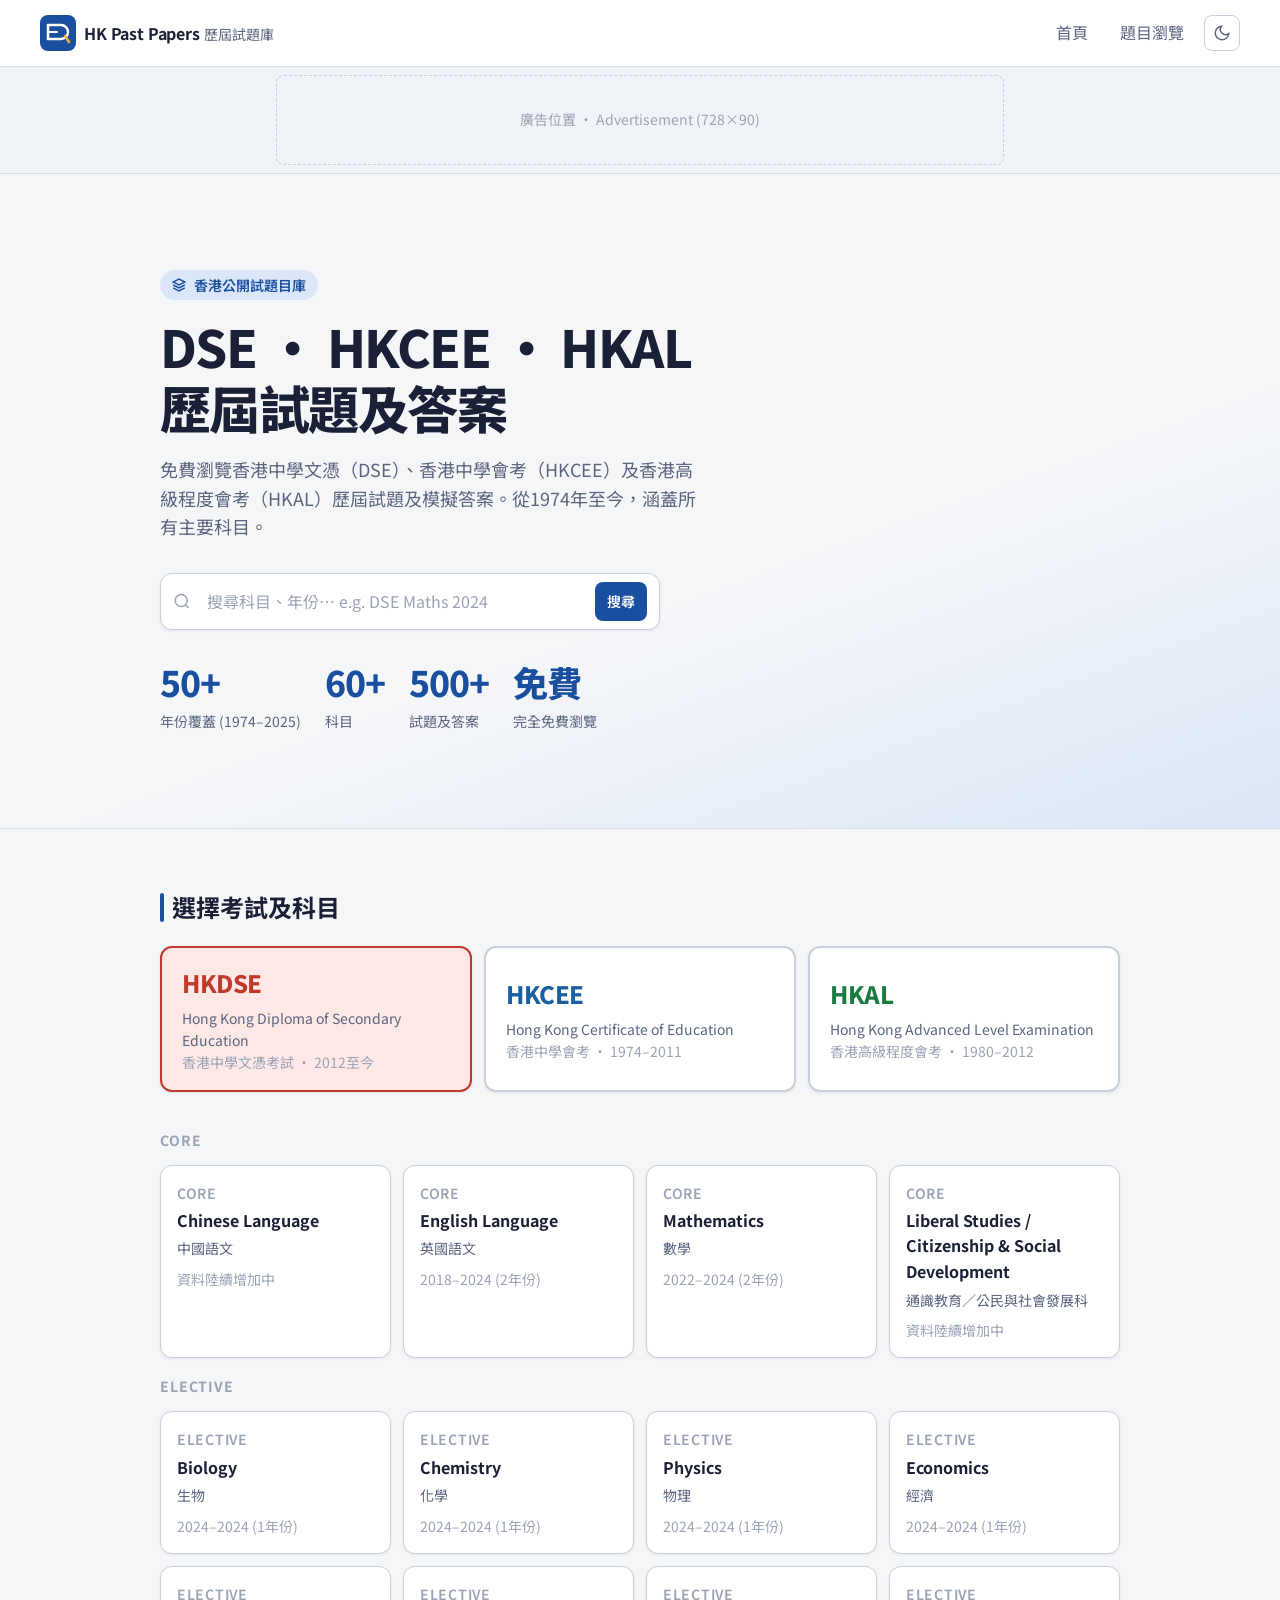
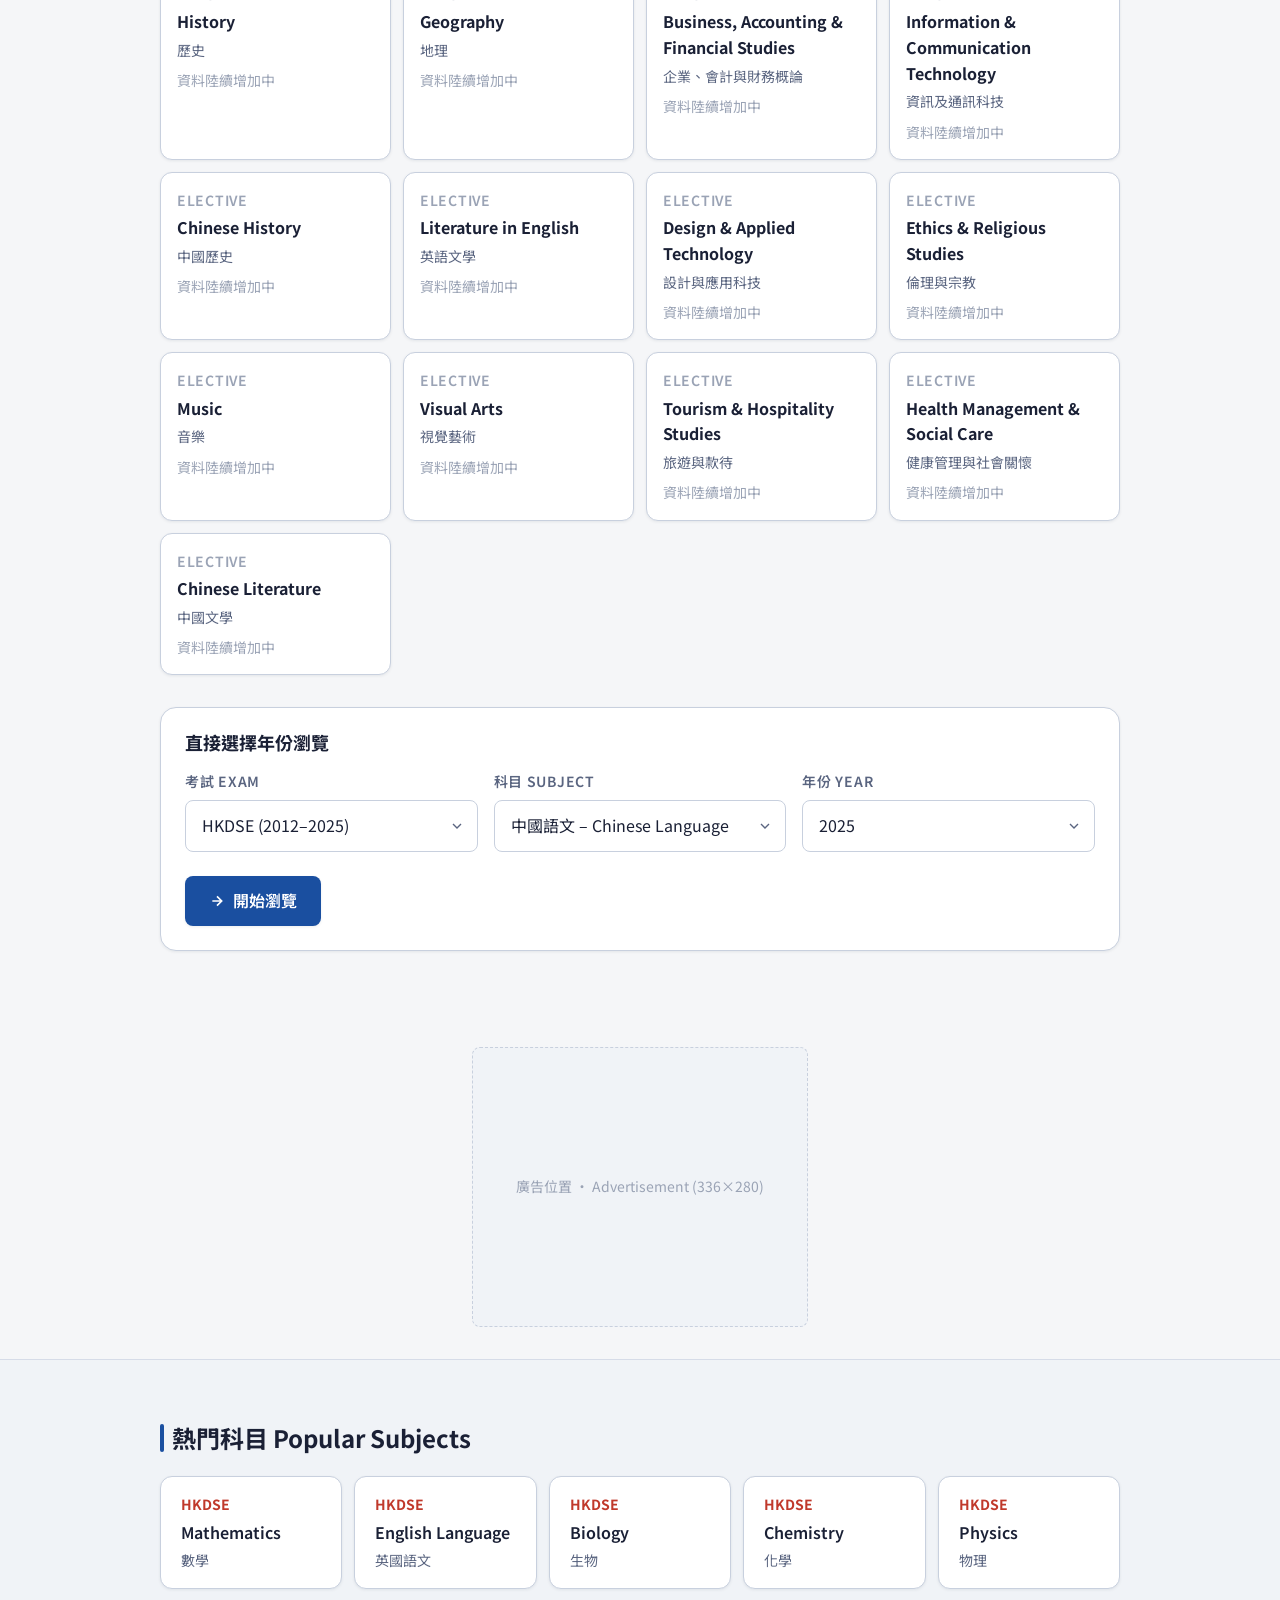
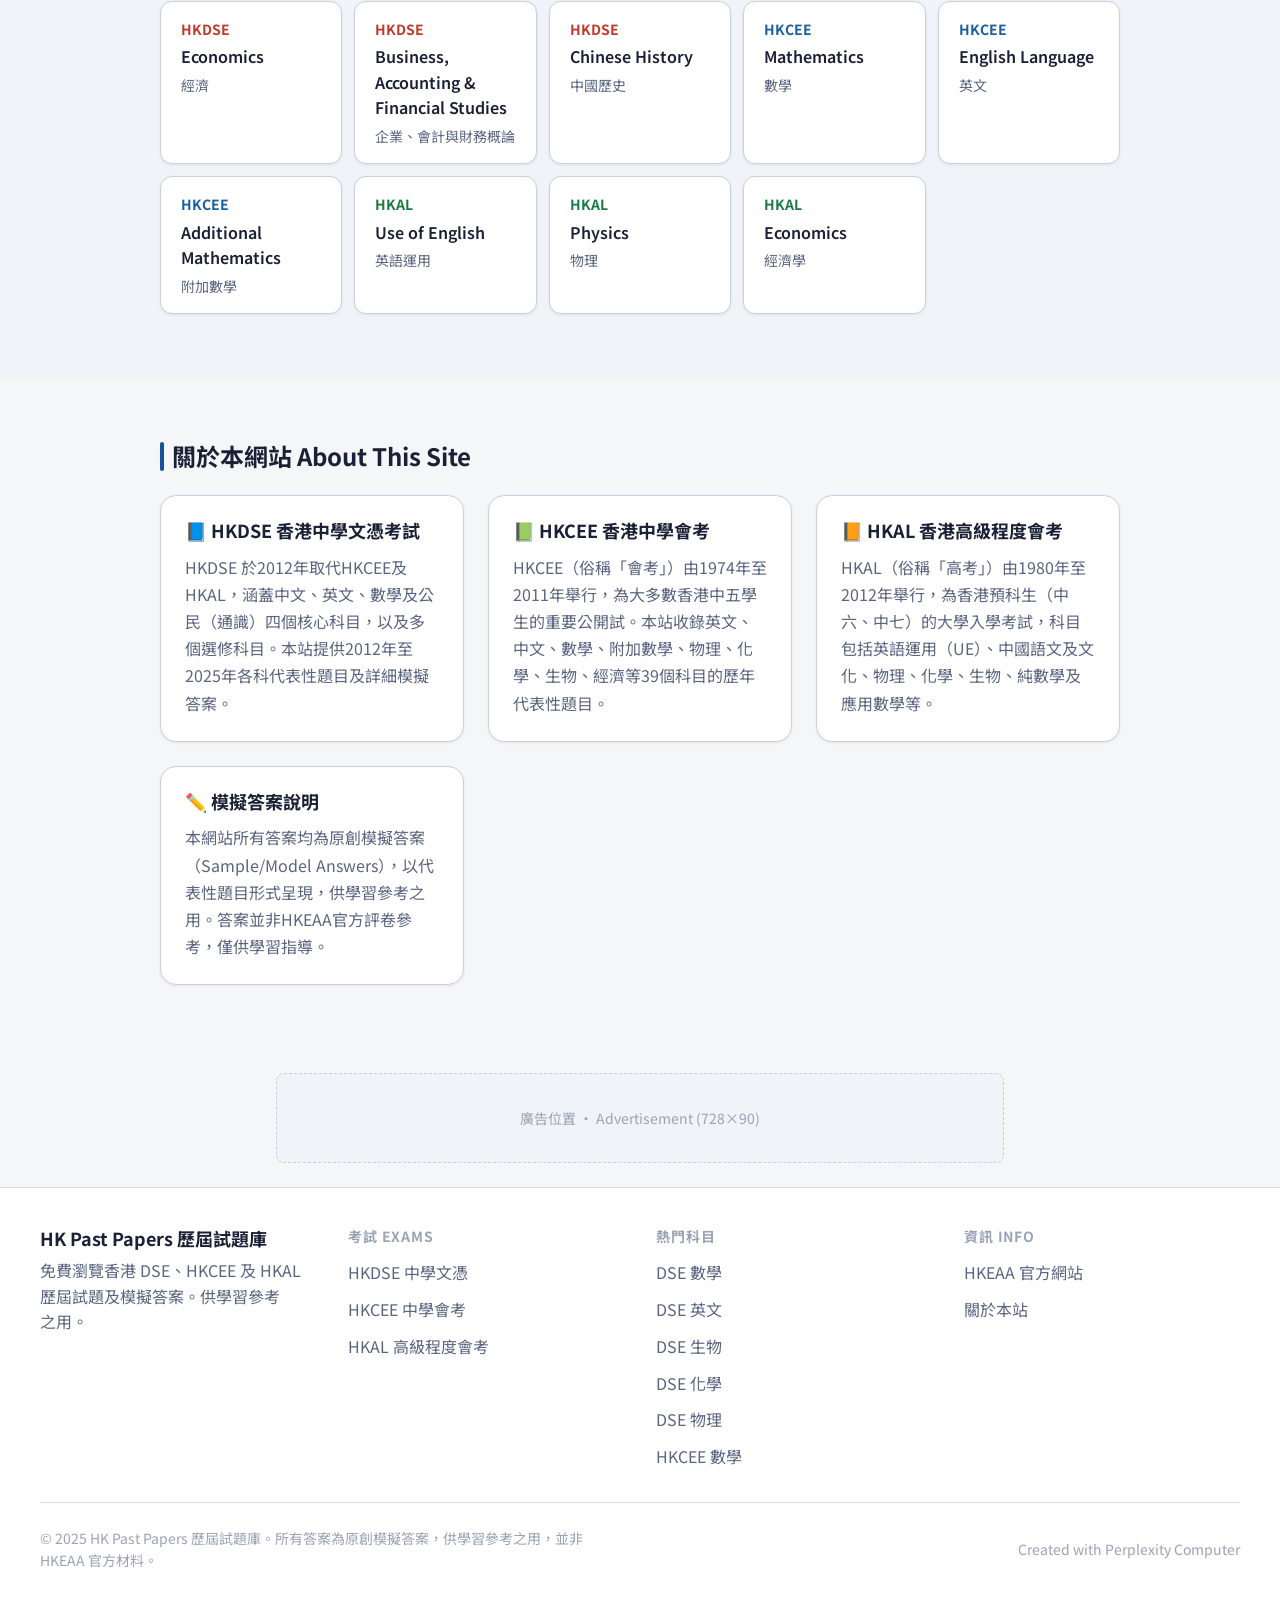
==== index.html @ 5c8f7d06 "Add files via upload" ====
<!DOCTYPE html>
<html lang="zh-Hant" data-theme="light">
<head>
<!--
   ______                            __
  / ____/___  ____ ___  ____  __  __/ /____  _____
 / /   / __ \/ __ `__ \/ __ \/ / / / __/ _ \/ ___/
/ /___/ /_/ / / / / / / /_/ / /_/ / /_/  __/ /
\____/\____/_/ /_/ /_/ .___/\__,_/\__/\___/_/
                    /_/
        Created with Perplexity Computer
        https://www.perplexity.ai/computer
-->
<meta name="generator" content="Perplexity Computer">
<meta name="author" content="Perplexity Computer">
<meta property="og:see_also" content="https://www.perplexity.ai/computer">
<link rel="author" href="https://www.perplexity.ai/computer">
<meta charset="UTF-8">
<meta name="viewport" content="width=device-width, initial-scale=1.0">
<title>DSE Past Papers 歷屆試題 | HKDSE HKCEE HKAL 試題庫及模擬答案</title>
<meta name="description" content="免費瀏覽香港DSE、HKCEE（會考）及HKAL（高考）歷屆試題及模擬答案。涵蓋1974年至今，中、英、數、物、化、生、經濟等所有科目。Free online HK DSE HKCEE HKAL past papers with model answers.">
<meta name="keywords" content="DSE past paper, HKCEE past paper, HKAL past paper, 香港會考, 香港高考, 香港中學文憑, 歷屆試題, 試題答案, 模擬答案, maths past paper, physics past paper, chemistry past paper, biology past paper, economics DSE">
<meta property="og:title" content="DSE Past Papers 歷屆試題庫 – HKDSE HKCEE HKAL">
<meta property="og:description" content="免費瀏覽香港DSE、HKCEE及HKAL歷屆試題及模擬答案。涵蓋1974年至今所有主要科目。">
<meta property="og:type" content="website">
<meta name="robots" content="index, follow">
<link rel="canonical" href="./index.html">

<!-- Structured Data for Google -->
<script type="application/ld+json">
{
  "@context": "https://schema.org",
  "@type": "WebSite",
  "name": "HK Past Papers 香港試題庫",
  "description": "Hong Kong DSE HKCEE HKAL past papers database with model answers",
  "url": "./",
  "inLanguage": ["zh-Hant", "en"],
  "creator": {"@type": "SoftwareApplication", "name": "Perplexity Computer", "url": "https://www.perplexity.ai/computer"},
  "potentialAction": {
    "@type": "SearchAction",
    "target": "./viewer.html?q={search_term_string}",
    "query-input": "required name=search_term_string"
  }
}
</script>

<link rel="preconnect" href="https://fonts.googleapis.com">
<link rel="preconnect" href="https://fonts.gstatic.com" crossorigin>
<link href="https://fonts.googleapis.com/css2?family=Inter:wght@400;500;600;700;800&family=Noto+Sans+TC:wght@400;500;700;900&display=swap" rel="stylesheet">
<link rel="stylesheet" href="./base.css">
<link rel="stylesheet" href="./style.css">

<!-- Google AdSense — replace with your actual publisher ID -->
<!-- <script async src="https://pagead2.googlesyndication.com/pagead/js/adsbygoogle.js?client=ca-pub-XXXXXXXXXXXXXXXX" crossorigin="anonymous"></script> -->
</head>
<body>

<!-- Skip link -->
<a href="#main" class="sr-only" style="position:fixed;top:var(--space-4);left:var(--space-4);background:var(--color-primary);color:white;padding:var(--space-2) var(--space-4);border-radius:var(--radius-md);z-index:999;text-decoration:none;font-size:var(--text-sm)">跳至主要內容</a>

<!-- ── HEADER ── -->
<header class="site-header" role="banner">
  <div class="container nav-inner">
    <a href="./index.html" class="site-logo" aria-label="DSE Past Papers 首頁">
      <svg width="36" height="36" viewBox="0 0 36 36" fill="none" aria-hidden="true">
        <rect width="36" height="36" rx="8" fill="#1a4fa0"/>
        <path d="M8 10h13a7 7 0 0 1 0 14H8z" fill="none" stroke="white" stroke-width="2.5" stroke-linejoin="round"/>
        <path d="M8 17h9" stroke="white" stroke-width="2" stroke-linecap="round"/>
        <line x1="25" y1="21" x2="29" y2="27" stroke="#f0b030" stroke-width="2.5" stroke-linecap="round"/>
      </svg>
      <div>
        <span class="logo-text">HK Past Papers</span>
        <span class="logo-sub">歷屆試題庫</span>
      </div>
    </a>
    <nav class="nav-actions" aria-label="主導航">
      <a href="./index.html" style="font-size:var(--text-sm);color:var(--color-text-muted);text-decoration:none;padding:var(--space-2) var(--space-3);" aria-current="page">首頁</a>
      <a href="./viewer.html" style="font-size:var(--text-sm);color:var(--color-text-muted);text-decoration:none;padding:var(--space-2) var(--space-3);">題目瀏覽</a>
      <button class="btn-theme" data-theme-toggle aria-label="切換深色/淺色模式">
        <svg width="18" height="18" viewBox="0 0 24 24" fill="none" stroke="currentColor" stroke-width="2" aria-hidden="true"><path d="M21 12.79A9 9 0 1 1 11.21 3 7 7 0 0 0 21 12.79z"/></svg>
      </button>
    </nav>
  </div>
</header>

<!-- ── TOP AD (Leaderboard 728×90) ── -->
<div style="background:var(--color-surface-2);border-bottom:1px solid var(--color-divider);">
  <div class="container" style="padding-block:var(--space-2);">
    <div class="ad-banner ad-banner--wide" style="max-width:728px;margin-inline:auto;" aria-label="廣告">
      <!-- Google AdSense: Leaderboard 728x90 -->
      <!-- <ins class="adsbygoogle" style="display:inline-block;width:728px;height:90px" data-ad-client="ca-pub-XXXXXXXXXXXXXXXX" data-ad-slot="XXXXXXXXXX"></ins> -->
      <span>廣告位置 · Advertisement (728×90)</span>
    </div>
  </div>
</div>

<main id="main">

  <!-- ── HERO ── -->
  <section class="hero" aria-labelledby="hero-heading">
    <div class="container--narrow">
      <div class="hero-badge">
        <svg width="14" height="14" viewBox="0 0 24 24" fill="none" stroke="currentColor" stroke-width="2.5" aria-hidden="true"><path d="M12 2L2 7l10 5 10-5-10-5zM2 17l10 5 10-5M2 12l10 5 10-5"/></svg>
        香港公開試題目庫
      </div>
      <h1 id="hero-heading">DSE · HKCEE · HKAL<br>歷屆試題及答案</h1>
      <p class="hero-sub">免費瀏覽香港中學文憑（DSE）、香港中學會考（HKCEE）及香港高級程度會考（HKAL）歷屆試題及模擬答案。從1974年至今，涵蓋所有主要科目。</p>

      <!-- Search -->
      <form class="search-bar" action="./viewer.html" method="get" role="search" aria-label="搜尋試題">
        <svg width="18" height="18" viewBox="0 0 24 24" fill="none" stroke="var(--color-text-faint)" stroke-width="2" style="flex-shrink:0" aria-hidden="true"><circle cx="11" cy="11" r="8"/><path d="m21 21-4.35-4.35"/></svg>
        <input class="search-input" type="search" name="q" placeholder="搜尋科目、年份… e.g. DSE Maths 2024" aria-label="搜尋試題">
        <button class="search-btn" type="submit">搜尋</button>
      </form>

      <div class="hero-stats" aria-label="網站統計">
        <div class="stat"><span class="stat-num">50+</span><span class="stat-label">年份覆蓋 (1974–2025)</span></div>
        <div class="stat"><span class="stat-num">60+</span><span class="stat-label">科目</span></div>
        <div class="stat"><span class="stat-num">500+</span><span class="stat-label">試題及答案</span></div>
        <div class="stat"><span class="stat-num">免費</span><span class="stat-label">完全免費瀏覽</span></div>
      </div>
    </div>
  </section>

  <!-- ── EXAM SELECTOR ── -->
  <section class="selector-section" id="selector" aria-labelledby="selector-heading">
    <div class="container--narrow">
      <h2 class="section-title" id="selector-heading">選擇考試及科目</h2>

      <!-- Exam type tabs -->
      <div class="exam-tabs" role="tablist" aria-label="考試種類">
        <button class="exam-tab active" role="tab" aria-selected="true" aria-controls="subjects-panel" data-exam="dse" id="tab-dse">
          <span class="exam-tab-label">HKDSE</span>
          <span class="exam-tab-name">Hong Kong Diploma of Secondary Education</span>
          <span class="exam-tab-cn">香港中學文憑考試 · 2012至今</span>
        </button>
        <button class="exam-tab" role="tab" aria-selected="false" aria-controls="subjects-panel" data-exam="hkcee" id="tab-hkcee">
          <span class="exam-tab-label">HKCEE</span>
          <span class="exam-tab-name">Hong Kong Certificate of Education</span>
          <span class="exam-tab-cn">香港中學會考 · 1974–2011</span>
        </button>
        <button class="exam-tab" role="tab" aria-selected="false" aria-controls="subjects-panel" data-exam="hkal" id="tab-hkal">
          <span class="exam-tab-label">HKAL</span>
          <span class="exam-tab-name">Hong Kong Advanced Level Examination</span>
          <span class="exam-tab-cn">香港高級程度會考 · 1980–2012</span>
        </button>
      </div>

      <!-- Subject grid -->
      <div id="subjects-panel" role="tabpanel" aria-labelledby="tab-dse">
        <div class="subjects-grid" id="subjects-grid" aria-label="可選科目"></div>
      </div>

      <!-- Year / Paper Quick Go -->
      <div style="margin-top:var(--space-8);padding:var(--space-6);background:var(--color-surface);border:1px solid var(--color-border);border-radius:var(--radius-xl);box-shadow:var(--shadow-sm);">
        <h3 style="font-size:var(--text-base);font-weight:700;margin-bottom:var(--space-4);">直接選擇年份瀏覽</h3>
        <div class="filter-grid">
          <div class="filter-group">
            <label class="filter-label" for="sel-exam">考試 Exam</label>
            <select class="filter-select" id="sel-exam" aria-label="選擇考試種類">
              <option value="dse">HKDSE (2012–2025)</option>
              <option value="hkcee">HKCEE (1974–2011)</option>
              <option value="hkal">HKAL (1980–2012)</option>
            </select>
          </div>
          <div class="filter-group">
            <label class="filter-label" for="sel-subject">科目 Subject</label>
            <select class="filter-select" id="sel-subject" aria-label="選擇科目"></select>
          </div>
          <div class="filter-group">
            <label class="filter-label" for="sel-year">年份 Year</label>
            <select class="filter-select" id="sel-year" aria-label="選擇年份"></select>
          </div>
        </div>
        <button class="btn-search" id="btn-go" aria-label="開始瀏覽試題">
          <svg width="16" height="16" viewBox="0 0 24 24" fill="none" stroke="currentColor" stroke-width="2.5" aria-hidden="true"><path d="M5 12h14M12 5l7 7-7 7"/></svg>
          開始瀏覽
        </button>
      </div>

    </div>
  </section>

  <!-- ── IN-CONTENT AD (Rectangle 336×280) ── -->
  <div class="container--narrow" style="margin-block:var(--space-4)">
    <div class="ad-banner ad-banner--in-content" style="max-width:336px;margin-inline:auto;" aria-label="廣告">
      <!-- Google AdSense: Rectangle 336x280 — high CTR placement -->
      <!-- <ins class="adsbygoogle" style="display:block;width:336px;height:280px" data-ad-client="ca-pub-XXXXXXXXXXXXXXXX" data-ad-slot="XXXXXXXXXX"></ins> -->
      <span>廣告位置 · Advertisement (336×280)</span>
    </div>
  </div>

  <!-- ── POPULAR QUICK LINKS ── -->
  <section class="popular-section" aria-labelledby="popular-heading">
    <div class="container--narrow">
      <h2 class="section-title" id="popular-heading">熱門科目 Popular Subjects</h2>
      <div class="pop-grid" id="popular-grid" role="list" aria-label="熱門科目快速連結"></div>
    </div>
  </section>

  <!-- ── ABOUT / SEO CONTENT ── -->
  <section class="info-section" aria-labelledby="about-heading">
    <div class="container--narrow">
      <h2 class="section-title" id="about-heading">關於本網站 About This Site</h2>
      <div class="info-grid">
        <article class="info-card">
          <h3>📘 HKDSE 香港中學文憑考試</h3>
          <p>HKDSE 於2012年取代HKCEE及HKAL，涵蓋中文、英文、數學及公民（通識）四個核心科目，以及多個選修科目。本站提供2012年至2025年各科代表性題目及詳細模擬答案。</p>
        </article>
        <article class="info-card">
          <h3>📗 HKCEE 香港中學會考</h3>
          <p>HKCEE（俗稱「會考」）由1974年至2011年舉行，為大多數香港中五學生的重要公開試。本站收錄英文、中文、數學、附加數學、物理、化學、生物、經濟等39個科目的歷年代表性題目。</p>
        </article>
        <article class="info-card">
          <h3>📙 HKAL 香港高級程度會考</h3>
          <p>HKAL（俗稱「高考」）由1980年至2012年舉行，為香港預科生（中六、中七）的大學入學考試，科目包括英語運用（UE）、中國語文及文化、物理、化學、生物、純數學及應用數學等。</p>
        </article>
        <article class="info-card">
          <h3>✏️ 模擬答案說明</h3>
          <p>本網站所有答案均為原創模擬答案（Sample/Model Answers），以代表性題目形式呈現，供學習參考之用。答案並非HKEAA官方評卷參考，僅供學習指導。</p>
        </article>
      </div>
    </div>
  </section>

  <!-- ── BOTTOM AD (Leaderboard) ── -->
  <div class="container--narrow" style="padding-block:var(--space-6)">
    <div class="ad-banner ad-banner--wide" style="max-width:728px;margin-inline:auto;" aria-label="廣告">
      <!-- Google AdSense: Leaderboard 728x90 -->
      <!-- <ins class="adsbygoogle" style="display:inline-block;width:728px;height:90px" data-ad-client="ca-pub-XXXXXXXXXXXXXXXX" data-ad-slot="XXXXXXXXXX"></ins> -->
      <span>廣告位置 · Advertisement (728×90)</span>
    </div>
  </div>

</main>

<!-- ── FOOTER ── -->
<footer class="site-footer" role="contentinfo">
  <div class="container">
    <div class="footer-inner">
      <div class="footer-brand">
        <h3>HK Past Papers 歷屆試題庫</h3>
        <p>免費瀏覽香港 DSE、HKCEE 及 HKAL 歷屆試題及模擬答案。供學習參考之用。</p>
      </div>
      <div class="footer-col">
        <h4>考試 Exams</h4>
        <ul class="footer-links">
          <li><a href="./viewer.html?exam=dse">HKDSE 中學文憑</a></li>
          <li><a href="./viewer.html?exam=hkcee">HKCEE 中學會考</a></li>
          <li><a href="./viewer.html?exam=hkal">HKAL 高級程度會考</a></li>
        </ul>
      </div>
      <div class="footer-col">
        <h4>熱門科目</h4>
        <ul class="footer-links">
          <li><a href="./viewer.html?subject=dse_maths">DSE 數學</a></li>
          <li><a href="./viewer.html?subject=dse_english">DSE 英文</a></li>
          <li><a href="./viewer.html?subject=dse_bio">DSE 生物</a></li>
          <li><a href="./viewer.html?subject=dse_chem">DSE 化學</a></li>
          <li><a href="./viewer.html?subject=dse_phy">DSE 物理</a></li>
          <li><a href="./viewer.html?subject=hkcee_maths">HKCEE 數學</a></li>
        </ul>
      </div>
      <div class="footer-col">
        <h4>資訊 Info</h4>
        <ul class="footer-links">
          <li><a href="https://www.hkeaa.edu.hk" target="_blank" rel="noopener noreferrer">HKEAA 官方網站</a></li>
          <li><a href="#about-heading">關於本站</a></li>
        </ul>
      </div>
    </div>
    <div class="footer-bottom">
      <p>© 2025 HK Past Papers 歷屆試題庫。所有答案為原創模擬答案，供學習參考之用，並非 HKEAA 官方材料。</p>
      <a href="https://www.perplexity.ai/computer" target="_blank" rel="noopener noreferrer" style="font-size:var(--text-xs);color:var(--color-text-faint);">Created with Perplexity Computer</a>
    </div>
  </div>
</footer>

<script src="./data/questions.js"></script>
<script>
// ── THEME TOGGLE ──
(function(){
  const t = document.querySelector('[data-theme-toggle]');
  const r = document.documentElement;
  let d = matchMedia('(prefers-color-scheme:dark)').matches ? 'dark' : 'light';
  r.setAttribute('data-theme', d);
  updateThemeIcon(t, d);
  t && t.addEventListener('click', () => {
    d = d === 'dark' ? 'light' : 'dark';
    r.setAttribute('data-theme', d);
    updateThemeIcon(t, d);
  });
  function updateThemeIcon(btn, theme) {
    if (!btn) return;
    btn.setAttribute('aria-label', theme === 'dark' ? '切換至淺色模式' : '切換至深色模式');
    btn.innerHTML = theme === 'dark'
      ? '<svg width="18" height="18" viewBox="0 0 24 24" fill="none" stroke="currentColor" stroke-width="2" aria-hidden="true"><circle cx="12" cy="12" r="5"/><path d="M12 1v2M12 21v2M4.22 4.22l1.42 1.42M18.36 18.36l1.42 1.42M1 12h2M21 12h2M4.22 19.78l1.42-1.42M18.36 5.64l1.42-1.42"/></svg>'
      : '<svg width="18" height="18" viewBox="0 0 24 24" fill="none" stroke="currentColor" stroke-width="2" aria-hidden="true"><path d="M21 12.79A9 9 0 1 1 11.21 3 7 7 0 0 0 21 12.79z"/></svg>';
  }
})();

// ── EXAM TAB LOGIC ──
let currentExam = 'dse';
const tabs = document.querySelectorAll('.exam-tab');
tabs.forEach(tab => {
  tab.addEventListener('click', () => {
    tabs.forEach(t => { t.classList.remove('active'); t.setAttribute('aria-selected','false'); });
    tab.classList.add('active'); tab.setAttribute('aria-selected','true');
    currentExam = tab.dataset.exam;
    renderSubjectGrid(currentExam);
    updateFilterSelects();
  });
});

// ── SUBJECT GRID ──
function renderSubjectGrid(examId) {
  const grid = document.getElementById('subjects-grid');
  const subjects = getSubjectsForExam(examId);
  if (!subjects.length) { grid.innerHTML = '<p style="color:var(--color-text-muted);font-size:var(--text-sm)">暫無科目資料</p>'; return; }

  // Group by category
  const cats = {};
  subjects.forEach(s => { (cats[s.cat] = cats[s.cat]||[]).push(s); });

  let html = '';
  Object.entries(cats).forEach(([cat, subs]) => {
    html += `<div style="grid-column:1/-1;"><span style="font-size:var(--text-xs);font-weight:700;text-transform:uppercase;letter-spacing:0.06em;color:var(--color-text-faint);">${cat}</span></div>`;
    subs.forEach(s => {
      const years = getYearsForSubject(s.id);
      const yearText = years.length ? `${years[0]}–${years[years.length-1]} (${years.length}年份)` : '資料陸續增加中';
      html += `<a href="./viewer.html?subject=${s.id}" class="subject-card" role="listitem" aria-label="${s.chinese} ${s.name}">
        <div class="subject-cat">${cat}</div>
        <div class="subject-name">${s.name}</div>
        <div class="subject-cn">${s.chinese}</div>
        <div class="subject-years">${yearText}</div>
      </a>`;
    });
  });
  grid.innerHTML = html;
}

// ── FILTER SELECTS ──
function updateFilterSelects() {
  const examSel = document.getElementById('sel-exam');
  const examId = examSel.value;
  const subjectSel = document.getElementById('sel-subject');
  const yearSel = document.getElementById('sel-year');

  const subjects = getSubjectsForExam(examId);
  subjectSel.innerHTML = subjects.map(s => `<option value="${s.id}">${s.chinese} – ${s.name}</option>`).join('');

  updateYearSelect();
}
function updateYearSelect() {
  const subjectId = document.getElementById('sel-subject').value;
  const yearSel = document.getElementById('sel-year');
  const years = getYearsForSubject(subjectId);
  const examId = document.getElementById('sel-exam').value;
  const allYears = DB.exams[examId]?.years || [];
  const displayYears = years.length ? years : allYears;
  yearSel.innerHTML = displayYears.slice().reverse().map(y => `<option value="${y}">${y}</option>`).join('');
}

document.getElementById('sel-exam').addEventListener('change', updateFilterSelects);
document.getElementById('sel-subject').addEventListener('change', updateYearSelect);

document.getElementById('btn-go').addEventListener('click', () => {
  const subject = document.getElementById('sel-subject').value;
  const year = document.getElementById('sel-year').value;
  window.location.href = `./viewer.html?subject=${subject}&year=${year}`;
});

// ── POPULAR SUBJECTS ──
const popularLinks = [
  { id: 'dse_maths',   label: 'HKDSE', name: '數學 Maths' },
  { id: 'dse_english', label: 'HKDSE', name: '英文 English' },
  { id: 'dse_bio',     label: 'HKDSE', name: '生物 Biology' },
  { id: 'dse_chem',    label: 'HKDSE', name: '化學 Chemistry' },
  { id: 'dse_phy',     label: 'HKDSE', name: '物理 Physics' },
  { id: 'dse_econ',    label: 'HKDSE', name: '經濟 Economics' },
  { id: 'dse_bafs',    label: 'HKDSE', name: '企業 BAFS' },
  { id: 'dse_chist',   label: 'HKDSE', name: '中史 Chinese History' },
  { id: 'hkcee_maths', label: 'HKCEE', name: '數學 Maths' },
  { id: 'hkcee_english',label:'HKCEE', name: '英文 English' },
  { id: 'hkcee_addmaths',label:'HKCEE',name:'附加數 Add.Maths' },
  { id: 'hkal_uoe',    label: 'HKAL',  name: 'Use of English' },
  { id: 'hkal_phy',    label: 'HKAL',  name: '物理 Physics' },
  { id: 'hkal_econ',   label: 'HKAL',  name: '經濟學 Economics' },
];
const popGrid = document.getElementById('popular-grid');
popGrid.innerHTML = popularLinks.map(p => {
  const sub = DB.subjects[p.id];
  const colorClass = p.label === 'HKDSE' ? 'color:var(--color-dse)' : p.label === 'HKCEE' ? 'color:var(--color-hkcee)' : 'color:var(--color-hkal)';
  return `<a href="./viewer.html?subject=${p.id}" class="pop-card" role="listitem">
    <span class="pop-exam" style="${colorClass}">${p.label}</span>
    <span class="pop-name">${sub ? sub.name : p.name.split(' ').slice(-1)[0]}</span>
    <span class="pop-cn">${sub ? sub.chinese : ''}</span>
  </a>`;
}).join('');

// ── INIT ──
renderSubjectGrid('dse');
updateFilterSelects();
</script>

</body>
</html>
---- base.css ----
*, *::before, *::after { box-sizing: border-box; margin: 0; padding: 0; }
html {
  -webkit-text-size-adjust: none; text-size-adjust: none;
  -webkit-font-smoothing: antialiased; -moz-osx-font-smoothing: grayscale;
  text-rendering: optimizeLegibility; scroll-behavior: smooth;
  scroll-padding-top: 4rem;
}
body {
  min-height: 100dvh; line-height: 1.6;
  font-family: var(--font-body, sans-serif);
  font-size: var(--text-base); color: var(--color-text);
  background-color: var(--color-bg);
}
img, picture, video, canvas, svg { display: block; max-width: 100%; height: auto; }
ul[role="list"], ol[role="list"] { list-style: none; }
input, button, textarea, select { font: inherit; color: inherit; }
h1,h2,h3,h4,h5,h6 { text-wrap: balance; line-height: 1.2; }
p, li, figcaption { text-wrap: pretty; max-width: 72ch; }
::selection { background: oklch(from var(--color-primary) l c h / 0.2); color: var(--color-text); }
:focus-visible { outline: 2px solid var(--color-primary); outline-offset: 3px; border-radius: var(--radius-sm); }
@media (prefers-reduced-motion: reduce) {
  *, *::before, *::after {
    animation-duration: 0.01ms !important;
    animation-iteration-count: 1 !important;
    transition-duration: 0.01ms !important;
    scroll-behavior: auto !important;
  }
}
button { cursor: pointer; background: none; border: none; }
table { border-collapse: collapse; width: 100%; }
a, button, [role="button"], input, textarea, select {
  transition: color 180ms cubic-bezier(0.16,1,0.3,1),
              background 180ms cubic-bezier(0.16,1,0.3,1),
              border-color 180ms cubic-bezier(0.16,1,0.3,1),
              box-shadow 180ms cubic-bezier(0.16,1,0.3,1);
}
.sr-only {
  position: absolute; width: 1px; height: 1px; padding: 0; margin: -1px;
  overflow: hidden; clip: rect(0,0,0,0); white-space: nowrap; border-width: 0;
}
---- style.css ----
/* ── DESIGN TOKENS ── */
:root, [data-theme="light"] {
  --text-xs:   clamp(0.75rem,  0.7rem  + 0.25vw, 0.875rem);
  --text-sm:   clamp(0.875rem, 0.8rem  + 0.35vw, 1rem);
  --text-base: clamp(1rem,     0.95rem + 0.25vw, 1.125rem);
  --text-lg:   clamp(1.125rem, 1rem    + 0.75vw, 1.5rem);
  --text-xl:   clamp(1.5rem,   1.2rem  + 1.25vw, 2.25rem);
  --text-2xl:  clamp(2rem,     1.2rem  + 2.5vw,  3.5rem);

  --space-1: .25rem; --space-2: .5rem; --space-3: .75rem; --space-4: 1rem;
  --space-5: 1.25rem; --space-6: 1.5rem; --space-8: 2rem; --space-10: 2.5rem;
  --space-12: 3rem; --space-16: 4rem; --space-20: 5rem; --space-24: 6rem;

  --color-bg:             #f5f6f8;
  --color-surface:        #ffffff;
  --color-surface-2:      #f0f3f7;
  --color-surface-offset: #e8ecf2;
  --color-divider:        #d6dce8;
  --color-border:         #c8d0de;

  --color-text:           #1a2035;
  --color-text-muted:     #5a6580;
  --color-text-faint:     #9aa3b5;

  --color-primary:        #1a4fa0;
  --color-primary-hover:  #163f82;
  --color-primary-active: #112e60;
  --color-primary-light:  #dbe7f8;

  --color-dse:            #c0392b;
  --color-dse-light:      #fde8e6;
  --color-hkcee:          #1a5fa0;
  --color-hkcee-light:    #dbeafa;
  --color-hkal:           #1a7a40;
  --color-hkal-light:     #dbf5e6;

  --color-gold:           #d4900a;
  --color-success:        #1a7a40;
  --color-error:          #c0392b;

  --radius-sm: .375rem; --radius-md: .5rem; --radius-lg: .75rem;
  --radius-xl: 1rem; --radius-2xl: 1.5rem; --radius-full: 9999px;

  --shadow-sm: 0 1px 3px oklch(0.25 0.05 240 / 0.08);
  --shadow-md: 0 4px 16px oklch(0.25 0.05 240 / 0.10);
  --shadow-lg: 0 8px 32px oklch(0.25 0.05 240 / 0.14);

  --content-narrow: 640px; --content-default: 960px;
  --content-wide: 1200px; --content-full: 100%;

  --font-body: 'Noto Sans TC', 'Inter', 'Helvetica Neue', sans-serif;
  --font-display: 'Inter', 'Noto Sans TC', sans-serif;
  --font-mono: 'JetBrains Mono', 'Fira Code', monospace;

  --transition: 180ms cubic-bezier(0.16,1,0.3,1);
}

[data-theme="dark"] {
  --color-bg:             #101520;
  --color-surface:        #161c2c;
  --color-surface-2:      #1c2438;
  --color-surface-offset: #1a2030;
  --color-divider:        #252f45;
  --color-border:         #2e3a55;
  --color-text:           #d0d8ea;
  --color-text-muted:     #7885a0;
  --color-text-faint:     #4a5570;
  --color-primary:        #4d90e0;
  --color-primary-hover:  #3a7acc;
  --color-primary-active: #2a60a8;
  --color-primary-light:  #1a2e50;
  --color-dse:            #e05555;
  --color-dse-light:      #2a1818;
  --color-hkcee:          #4d90e0;
  --color-hkcee-light:    #142040;
  --color-hkal:           #40c070;
  --color-hkal-light:     #0e2a18;
  --color-gold:           #f0b030;
  --shadow-sm: 0 1px 3px #0004;
  --shadow-md: 0 4px 16px #0006;
  --shadow-lg: 0 8px 32px #0008;
}

@media (prefers-color-scheme: dark) {
  :root:not([data-theme]) {
    --color-bg: #101520; --color-surface: #161c2c; --color-surface-2: #1c2438;
    --color-surface-offset: #1a2030; --color-divider: #252f45; --color-border: #2e3a55;
    --color-text: #d0d8ea; --color-text-muted: #7885a0; --color-text-faint: #4a5570;
    --color-primary: #4d90e0; --color-primary-hover: #3a7acc; --color-primary-active: #2a60a8;
    --color-primary-light: #1a2e50;
    --color-dse: #e05555; --color-dse-light: #2a1818;
    --color-hkcee: #4d90e0; --color-hkcee-light: #142040;
    --color-hkal: #40c070; --color-hkal-light: #0e2a18;
    --color-gold: #f0b030;
    --shadow-sm: 0 1px 3px #0004; --shadow-md: 0 4px 16px #0006; --shadow-lg: 0 8px 32px #0008;
  }
}

/* ── LAYOUT ── */
.container { width: min(var(--content-wide), 100% - var(--space-8)); margin-inline: auto; }
.container--narrow { width: min(var(--content-default), 100% - var(--space-8)); margin-inline: auto; }

/* ── HEADER / NAV ── */
.site-header {
  position: sticky; top: 0; z-index: 100;
  background: color-mix(in oklab, var(--color-surface) 92%, transparent);
  backdrop-filter: blur(12px); -webkit-backdrop-filter: blur(12px);
  border-bottom: 1px solid var(--color-divider);
  padding-block: var(--space-3);
}
.nav-inner {
  display: flex; align-items: center; justify-content: space-between; gap: var(--space-4);
}
.site-logo {
  display: flex; align-items: center; gap: var(--space-2);
  text-decoration: none; color: var(--color-text);
}
.site-logo svg { flex-shrink: 0; }
.logo-text { font-size: var(--text-sm); font-weight: 700; letter-spacing: -0.01em; line-height: 1.2; }
.logo-sub { font-size: var(--text-xs); color: var(--color-text-muted); font-weight: 400; }
.nav-actions { display: flex; align-items: center; gap: var(--space-2); }
.btn-theme {
  width: 36px; height: 36px; border-radius: var(--radius-md);
  display: flex; align-items: center; justify-content: center;
  color: var(--color-text-muted); border: 1px solid var(--color-border);
}
.btn-theme:hover { background: var(--color-surface-2); color: var(--color-text); }

/* ── HERO ── */
.hero {
  padding-block: clamp(var(--space-12), 8vw, var(--space-24));
  background: linear-gradient(160deg, var(--color-bg) 60%, var(--color-primary-light));
  border-bottom: 1px solid var(--color-divider);
}
.hero-badge {
  display: inline-flex; align-items: center; gap: var(--space-2);
  background: var(--color-primary-light); color: var(--color-primary);
  padding: var(--space-1) var(--space-3); border-radius: var(--radius-full);
  font-size: var(--text-xs); font-weight: 600; margin-bottom: var(--space-4);
}
.hero h1 {
  font-size: var(--text-2xl); font-weight: 800; color: var(--color-text);
  letter-spacing: -0.03em; margin-bottom: var(--space-4); max-width: 18ch;
}
.hero-sub {
  font-size: var(--text-base); color: var(--color-text-muted);
  max-width: 55ch; margin-bottom: var(--space-8);
}
.hero-stats {
  display: flex; flex-wrap: wrap; gap: var(--space-6); margin-top: var(--space-6);
}
.stat { display: flex; flex-direction: column; }
.stat-num { font-size: var(--text-xl); font-weight: 800; color: var(--color-primary); letter-spacing: -0.03em; }
.stat-label { font-size: var(--text-xs); color: var(--color-text-muted); }

/* ── AD BANNER (Top) ── */
.ad-banner {
  background: var(--color-surface-2);
  border: 1px dashed var(--color-border);
  border-radius: var(--radius-md);
  padding: var(--space-3) var(--space-4);
  text-align: center;
  color: var(--color-text-faint);
  font-size: var(--text-xs);
  min-height: 90px;
  display: flex; align-items: center; justify-content: center;
}
.ad-banner--wide { min-height: 90px; }
.ad-banner--sidebar { min-height: 250px; }
.ad-banner--in-content { min-height: 280px; margin-block: var(--space-8); }

/* ── SELECTOR PANEL ── */
.selector-section {
  padding-block: clamp(var(--space-8), 5vw, var(--space-16));
}
.section-title {
  font-size: var(--text-lg); font-weight: 700; color: var(--color-text);
  margin-bottom: var(--space-6); display: flex; align-items: center; gap: var(--space-2);
}
.section-title::before {
  content: ''; display: block; width: 4px; height: 1.2em;
  background: var(--color-primary); border-radius: 2px;
}

/* Exam type cards */
.exam-tabs { display: flex; gap: var(--space-3); flex-wrap: wrap; margin-bottom: var(--space-8); }
.exam-tab {
  flex: 1; min-width: 160px;
  padding: var(--space-4) var(--space-5);
  border: 2px solid var(--color-border);
  border-radius: var(--radius-lg);
  background: var(--color-surface);
  cursor: pointer; text-align: left;
  box-shadow: var(--shadow-sm);
}
.exam-tab:hover { box-shadow: var(--shadow-md); transform: translateY(-1px); }
.exam-tab.active { border-color: var(--color-primary); background: var(--color-primary-light); }
.exam-tab.active[data-exam="dse"] { border-color: var(--color-dse); background: var(--color-dse-light); }
.exam-tab.active[data-exam="hkcee"] { border-color: var(--color-hkcee); background: var(--color-hkcee-light); }
.exam-tab.active[data-exam="hkal"] { border-color: var(--color-hkal); background: var(--color-hkal-light); }
.exam-tab-label {
  font-size: var(--text-lg); font-weight: 800; letter-spacing: -0.02em;
  display: block; margin-bottom: var(--space-1);
}
[data-exam="dse"] .exam-tab-label { color: var(--color-dse); }
[data-exam="hkcee"] .exam-tab-label { color: var(--color-hkcee); }
[data-exam="hkal"] .exam-tab-label { color: var(--color-hkal); }
.exam-tab-name { font-size: var(--text-xs); color: var(--color-text-muted); display: block; }
.exam-tab-cn { font-size: var(--text-xs); color: var(--color-text-faint); display: block; }

/* Filter controls */
.filter-grid {
  display: grid;
  grid-template-columns: repeat(auto-fit, minmax(200px, 1fr));
  gap: var(--space-4); margin-bottom: var(--space-6);
}
.filter-group { display: flex; flex-direction: column; gap: var(--space-2); }
.filter-label { font-size: var(--text-xs); font-weight: 600; color: var(--color-text-muted); text-transform: uppercase; letter-spacing: 0.05em; }
.filter-select {
  padding: var(--space-3) var(--space-4);
  border: 1px solid var(--color-border);
  border-radius: var(--radius-md);
  background: var(--color-surface);
  color: var(--color-text);
  font-size: var(--text-sm);
  appearance: none;
  background-image: url("data:image/svg+xml,%3Csvg xmlns='http://www.w3.org/2000/svg' width='16' height='16' viewBox='0 0 24 24' fill='none' stroke='%235a6580' stroke-width='2'%3E%3Cpath d='m6 9 6 6 6-6'/%3E%3C/svg%3E");
  background-repeat: no-repeat; background-position: right 12px center;
  padding-right: 2.5rem; cursor: pointer;
}
.filter-select:focus { border-color: var(--color-primary); box-shadow: 0 0 0 3px color-mix(in oklab, var(--color-primary) 15%, transparent); }

.btn-search {
  display: inline-flex; align-items: center; gap: var(--space-2);
  background: var(--color-primary); color: white;
  padding: var(--space-3) var(--space-6);
  border-radius: var(--radius-md); font-size: var(--text-sm);
  font-weight: 600; cursor: pointer; border: none;
  box-shadow: var(--shadow-sm);
}
.btn-search:hover { background: var(--color-primary-hover); box-shadow: var(--shadow-md); transform: translateY(-1px); }
.btn-search:active { background: var(--color-primary-active); transform: none; }

/* ── SUBJECT GRID ── */
.subjects-grid {
  display: grid; grid-template-columns: repeat(auto-fill, minmax(220px, 1fr));
  gap: var(--space-3);
}
.subject-card {
  padding: var(--space-4); border: 1px solid var(--color-border);
  border-radius: var(--radius-lg); background: var(--color-surface);
  cursor: pointer; box-shadow: var(--shadow-sm);
  text-decoration: none; color: var(--color-text);
  display: block; transition: all var(--transition);
}
.subject-card:hover { box-shadow: var(--shadow-md); border-color: var(--color-primary); transform: translateY(-2px); }
.subject-cat {
  font-size: var(--text-xs); font-weight: 600; color: var(--color-text-faint);
  text-transform: uppercase; letter-spacing: 0.05em; margin-bottom: var(--space-1);
}
.subject-name { font-size: var(--text-sm); font-weight: 700; color: var(--color-text); margin-bottom: var(--space-1); }
.subject-cn { font-size: var(--text-xs); color: var(--color-text-muted); }
.subject-years { font-size: var(--text-xs); color: var(--color-text-faint); margin-top: var(--space-2); }

/* ── VIEWER PAGE ── */
.viewer-layout {
  display: grid;
  grid-template-columns: 1fr minmax(0, 160px);
  gap: var(--space-6);
  padding-block: var(--space-8);
  align-items: start;
}
@media (max-width: 768px) {
  .viewer-layout { grid-template-columns: 1fr; }
  .viewer-sidebar { display: none; }
}

.viewer-main { min-width: 0; }
.viewer-sidebar { position: sticky; top: calc(60px + var(--space-4)); }

.breadcrumb {
  display: flex; align-items: center; gap: var(--space-2);
  font-size: var(--text-xs); color: var(--color-text-muted);
  margin-bottom: var(--space-4); flex-wrap: wrap;
}
.breadcrumb a { color: var(--color-primary); text-decoration: none; }
.breadcrumb a:hover { text-decoration: underline; }
.breadcrumb-sep { color: var(--color-text-faint); }

.paper-header {
  padding: var(--space-6);
  background: var(--color-surface);
  border-radius: var(--radius-xl);
  border: 1px solid var(--color-border);
  margin-bottom: var(--space-6);
  box-shadow: var(--shadow-sm);
}
.paper-meta { display: flex; flex-wrap: wrap; gap: var(--space-2); margin-top: var(--space-3); }
.meta-badge {
  display: inline-flex; align-items: center; gap: var(--space-1);
  padding: var(--space-1) var(--space-3);
  border-radius: var(--radius-full); font-size: var(--text-xs); font-weight: 600;
}
.badge-dse { background: var(--color-dse-light); color: var(--color-dse); }
.badge-hkcee { background: var(--color-hkcee-light); color: var(--color-hkcee); }
.badge-hkal { background: var(--color-hkal-light); color: var(--color-hkal); }
.badge-neutral { background: var(--color-surface-2); color: var(--color-text-muted); }
.badge-gold { background: #fef3cd; color: #a06000; }
[data-theme="dark"] .badge-gold { background: #3a2800; color: var(--color-gold); }

/* Question cards */
.question-card {
  background: var(--color-surface);
  border: 1px solid var(--color-border);
  border-radius: var(--radius-xl);
  margin-bottom: var(--space-4);
  overflow: hidden;
  box-shadow: var(--shadow-sm);
}
.question-header {
  display: flex; align-items: center; justify-content: space-between;
  padding: var(--space-4) var(--space-6);
  border-bottom: 1px solid var(--color-divider);
  background: var(--color-surface-2);
  cursor: pointer; gap: var(--space-3);
}
.question-header:hover { background: var(--color-surface-offset); }
.q-num {
  width: 32px; height: 32px; border-radius: var(--radius-full);
  background: var(--color-primary); color: white;
  display: flex; align-items: center; justify-content: center;
  font-size: var(--text-xs); font-weight: 700; flex-shrink: 0;
}
.q-info { flex: 1; }
.q-title { font-size: var(--text-sm); font-weight: 600; color: var(--color-text); }
.q-meta { font-size: var(--text-xs); color: var(--color-text-muted); margin-top: 2px; }
.q-chevron { color: var(--color-text-faint); transition: transform var(--transition); flex-shrink: 0; }
.question-card.open .q-chevron { transform: rotate(180deg); }
.question-body { padding: var(--space-6); }
.question-text {
  font-size: var(--text-base); color: var(--color-text); margin-bottom: var(--space-6);
  line-height: 1.7;
}
.question-text p { margin-bottom: var(--space-3); }
.mc-options { display: grid; gap: var(--space-2); margin-top: var(--space-3); }
.mc-option {
  padding: var(--space-3) var(--space-4);
  border: 1px solid var(--color-border);
  border-radius: var(--radius-md);
  font-size: var(--text-sm); color: var(--color-text);
}

.answer-toggle {
  display: inline-flex; align-items: center; gap: var(--space-2);
  padding: var(--space-2) var(--space-4);
  background: var(--color-primary-light); color: var(--color-primary);
  border: 1px solid color-mix(in oklab, var(--color-primary) 30%, transparent);
  border-radius: var(--radius-md); font-size: var(--text-sm);
  font-weight: 600; cursor: pointer; margin-bottom: var(--space-4);
}
.answer-toggle:hover { background: color-mix(in oklab, var(--color-primary-light) 70%, var(--color-primary)); }
.answer-box {
  background: color-mix(in oklab, var(--color-success) 6%, var(--color-surface));
  border: 1px solid color-mix(in oklab, var(--color-success) 25%, transparent);
  border-radius: var(--radius-lg); padding: var(--space-5) var(--space-6);
  display: none;
}
.answer-box.shown { display: block; }
.answer-box h4 {
  font-size: var(--text-xs); text-transform: uppercase; letter-spacing: 0.08em;
  color: var(--color-success); font-weight: 700; margin-bottom: var(--space-3);
}

/* Math rendering */
.math-block { overflow-x: auto; padding: var(--space-2) 0; }
.answer-box .katex { font-size: 1.05em; }

/* Markdown-rendered answer */
.answer-content h4 { color: var(--color-primary); margin-bottom: var(--space-2); }
.answer-content p { margin-bottom: var(--space-3); font-size: var(--text-sm); }
.answer-content strong { color: var(--color-text); font-weight: 700; }
.answer-content table {
  width: 100%; border-collapse: collapse; margin-block: var(--space-4);
  font-size: var(--text-xs);
}
.answer-content table th, .answer-content table td {
  padding: var(--space-2) var(--space-3);
  border: 1px solid var(--color-border); text-align: left;
}
.answer-content table th { background: var(--color-surface-2); font-weight: 700; }
.answer-content ul, .answer-content ol { padding-left: var(--space-6); margin-bottom: var(--space-3); }
.answer-content li { font-size: var(--text-sm); margin-bottom: var(--space-1); }
.answer-content code {
  background: var(--color-surface-2); padding: 2px 6px;
  border-radius: var(--radius-sm); font-family: var(--font-mono); font-size: 0.9em;
}
.answer-content hr { border: none; border-top: 1px solid var(--color-divider); margin-block: var(--space-4); }

/* Paper tabs */
.paper-tabs-wrapper { margin-bottom: var(--space-6); overflow-x: auto; }
.paper-tabs { display: flex; gap: var(--space-2); padding-bottom: var(--space-1); white-space: nowrap; }
.paper-tab {
  padding: var(--space-2) var(--space-4);
  border: 1px solid var(--color-border); border-radius: var(--radius-full);
  font-size: var(--text-xs); font-weight: 600;
  background: var(--color-surface); cursor: pointer; color: var(--color-text-muted);
}
.paper-tab:hover { border-color: var(--color-primary); color: var(--color-primary); }
.paper-tab.active { background: var(--color-primary); color: white; border-color: var(--color-primary); }

/* Year picker inside viewer */
.year-nav { display: flex; align-items: center; gap: var(--space-2); margin-bottom: var(--space-4); flex-wrap: wrap; }
.year-btn {
  padding: var(--space-1) var(--space-3); border-radius: var(--radius-full);
  font-size: var(--text-xs); font-weight: 600;
  border: 1px solid var(--color-border); background: var(--color-surface);
  cursor: pointer; color: var(--color-text-muted);
}
.year-btn:hover { border-color: var(--color-primary); color: var(--color-primary); }
.year-btn.active { background: var(--color-primary); color: white; border-color: var(--color-primary); }

/* ── POPULAR SUBJECTS ── */
.popular-section { padding-block: clamp(var(--space-8), 5vw, var(--space-16)); background: var(--color-surface-2); border-top: 1px solid var(--color-divider); }
.pop-grid { display: grid; grid-template-columns: repeat(auto-fill, minmax(160px, 1fr)); gap: var(--space-3); }
.pop-card {
  padding: var(--space-4) var(--space-5); border-radius: var(--radius-lg);
  border: 1px solid var(--color-border); background: var(--color-surface);
  text-decoration: none; color: var(--color-text); box-shadow: var(--shadow-sm);
  display: flex; flex-direction: column; gap: var(--space-1);
}
.pop-card:hover { box-shadow: var(--shadow-md); transform: translateY(-2px); }
.pop-exam { font-size: var(--text-xs); font-weight: 700; }
.pop-name { font-size: var(--text-sm); font-weight: 600; }
.pop-cn { font-size: var(--text-xs); color: var(--color-text-muted); }

/* ── SEO INFO SECTION ── */
.info-section { padding-block: clamp(var(--space-8), 5vw, var(--space-16)); }
.info-grid { display: grid; grid-template-columns: repeat(auto-fit, minmax(280px, 1fr)); gap: var(--space-6); }
.info-card {
  padding: var(--space-6); border-radius: var(--radius-xl);
  background: var(--color-surface); border: 1px solid var(--color-border);
  box-shadow: var(--shadow-sm);
}
.info-card h3 { font-size: var(--text-base); font-weight: 700; margin-bottom: var(--space-3); }
.info-card p { font-size: var(--text-sm); color: var(--color-text-muted); line-height: 1.7; }

/* ── FOOTER ── */
.site-footer {
  background: var(--color-surface); border-top: 1px solid var(--color-divider);
  padding-block: var(--space-10);
}
.footer-inner { display: grid; grid-template-columns: repeat(auto-fit, minmax(180px, 1fr)); gap: var(--space-8); }
.footer-brand h3 { font-size: var(--text-base); font-weight: 700; margin-bottom: var(--space-2); }
.footer-brand p { font-size: var(--text-sm); color: var(--color-text-muted); }
.footer-col h4 { font-size: var(--text-xs); font-weight: 700; text-transform: uppercase; letter-spacing: 0.06em; color: var(--color-text-faint); margin-bottom: var(--space-3); }
.footer-links { list-style: none; display: flex; flex-direction: column; gap: var(--space-2); }
.footer-links a { font-size: var(--text-sm); color: var(--color-text-muted); text-decoration: none; }
.footer-links a:hover { color: var(--color-primary); }
.footer-bottom {
  margin-top: var(--space-8); padding-top: var(--space-6);
  border-top: 1px solid var(--color-divider);
  display: flex; justify-content: space-between; align-items: center; flex-wrap: wrap; gap: var(--space-4);
}
.footer-bottom p { font-size: var(--text-xs); color: var(--color-text-faint); }
.footer-bottom a { color: var(--color-primary); text-decoration: none; }

/* ── SEARCH BAR ── */
.search-bar {
  display: flex; gap: var(--space-2); max-width: 500px;
  background: var(--color-surface);
  border: 1px solid var(--color-border);
  border-radius: var(--radius-lg);
  padding: var(--space-2) var(--space-3);
  box-shadow: var(--shadow-sm);
  margin-bottom: var(--space-6);
}
.search-input {
  flex: 1; border: none; background: transparent; outline: none;
  font-size: var(--text-sm); color: var(--color-text);
  padding: var(--space-1) var(--space-2);
}
.search-input::placeholder { color: var(--color-text-faint); }
.search-btn {
  background: var(--color-primary); color: white;
  border-radius: var(--radius-md); padding: var(--space-2) var(--space-3);
  font-size: var(--text-xs); font-weight: 600;
}
.search-btn:hover { background: var(--color-primary-hover); }

/* ── NOTICE BOX ── */
.notice {
  padding: var(--space-3) var(--space-4);
  background: color-mix(in oklab, var(--color-gold) 10%, var(--color-surface));
  border: 1px solid color-mix(in oklab, var(--color-gold) 40%, transparent);
  border-radius: var(--radius-md);
  font-size: var(--text-sm); color: var(--color-text);
  margin-bottom: var(--space-6); display: flex; gap: var(--space-3); align-items: flex-start;
}
.notice-icon { flex-shrink: 0; margin-top: 2px; color: var(--color-gold); }

/* ── MOBILE ── */
@media (max-width: 640px) {
  .hero h1 { font-size: clamp(1.8rem, 7vw, 2.5rem); }
  .exam-tabs { flex-direction: column; }
  .filter-grid { grid-template-columns: 1fr 1fr; }
  .footer-inner { grid-template-columns: 1fr 1fr; }
}
@media (max-width: 400px) {
  .filter-grid { grid-template-columns: 1fr; }
  .footer-inner { grid-template-columns: 1fr; }
}
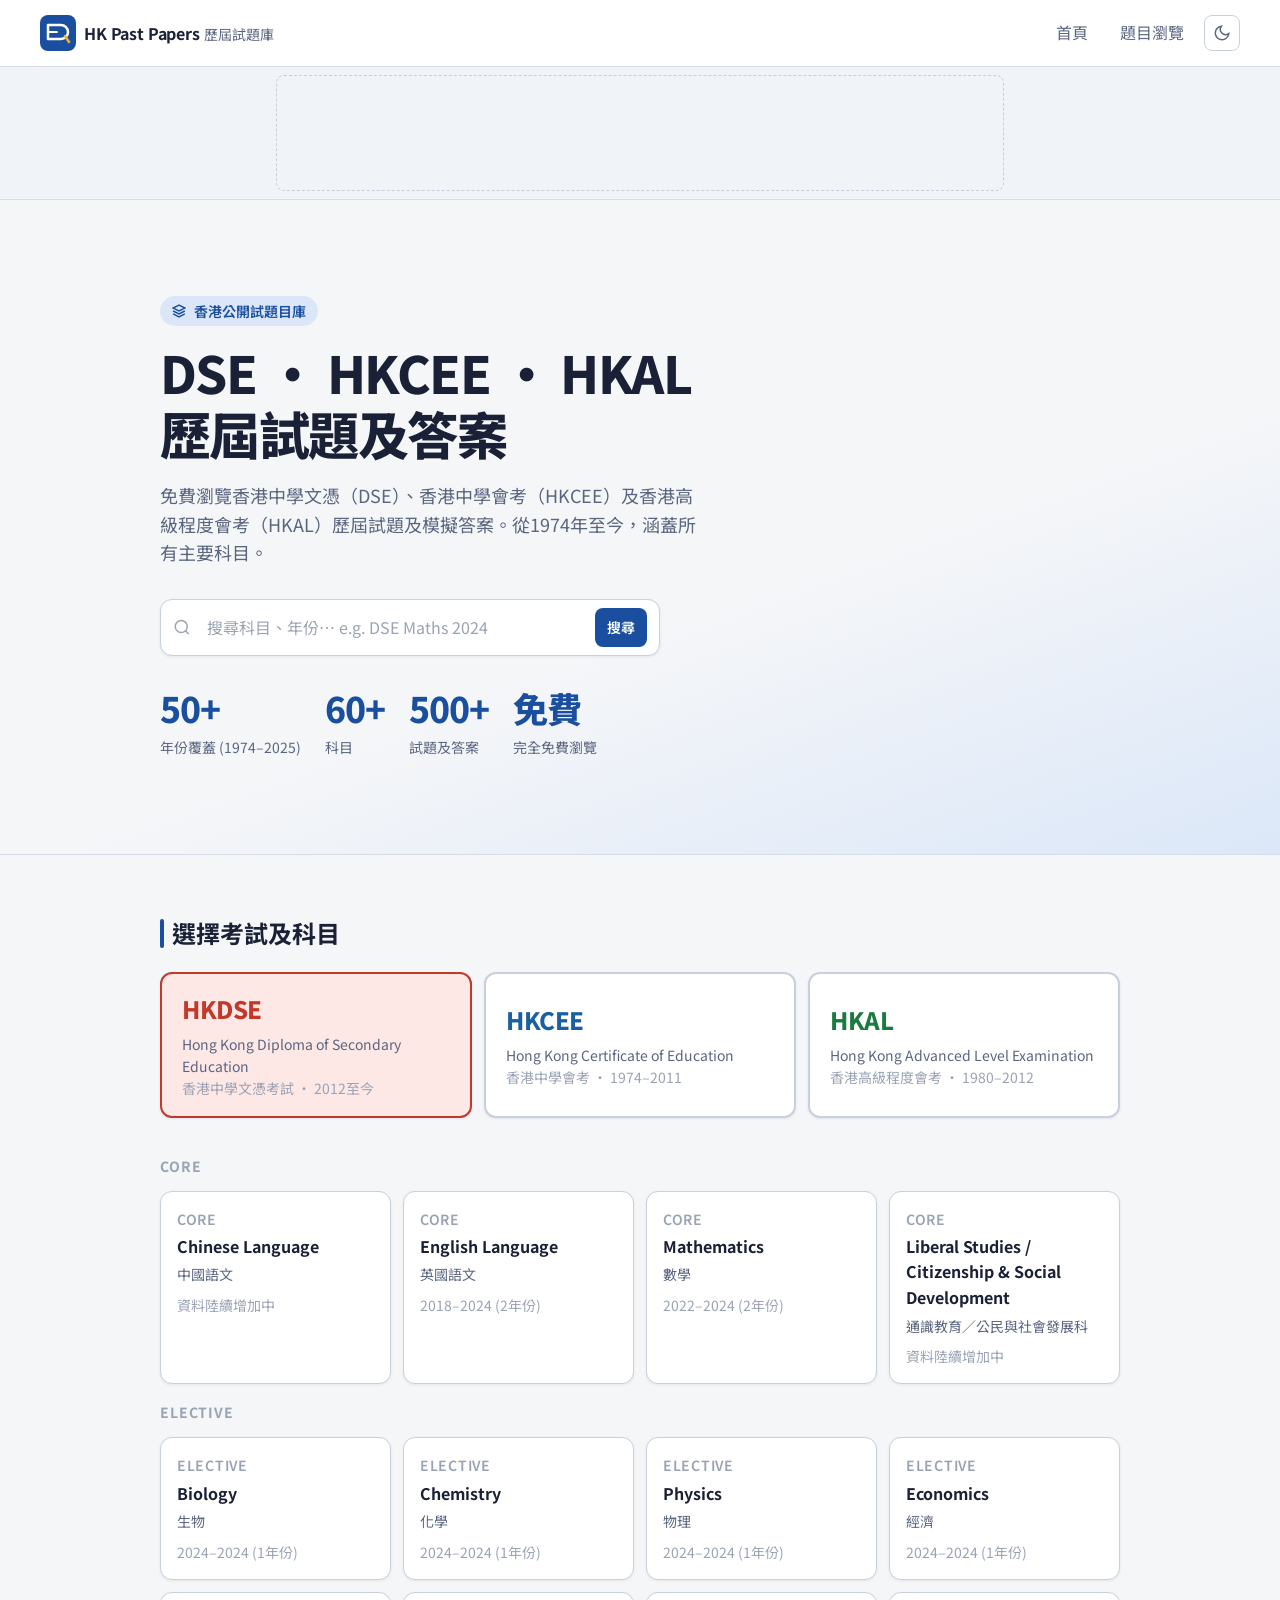
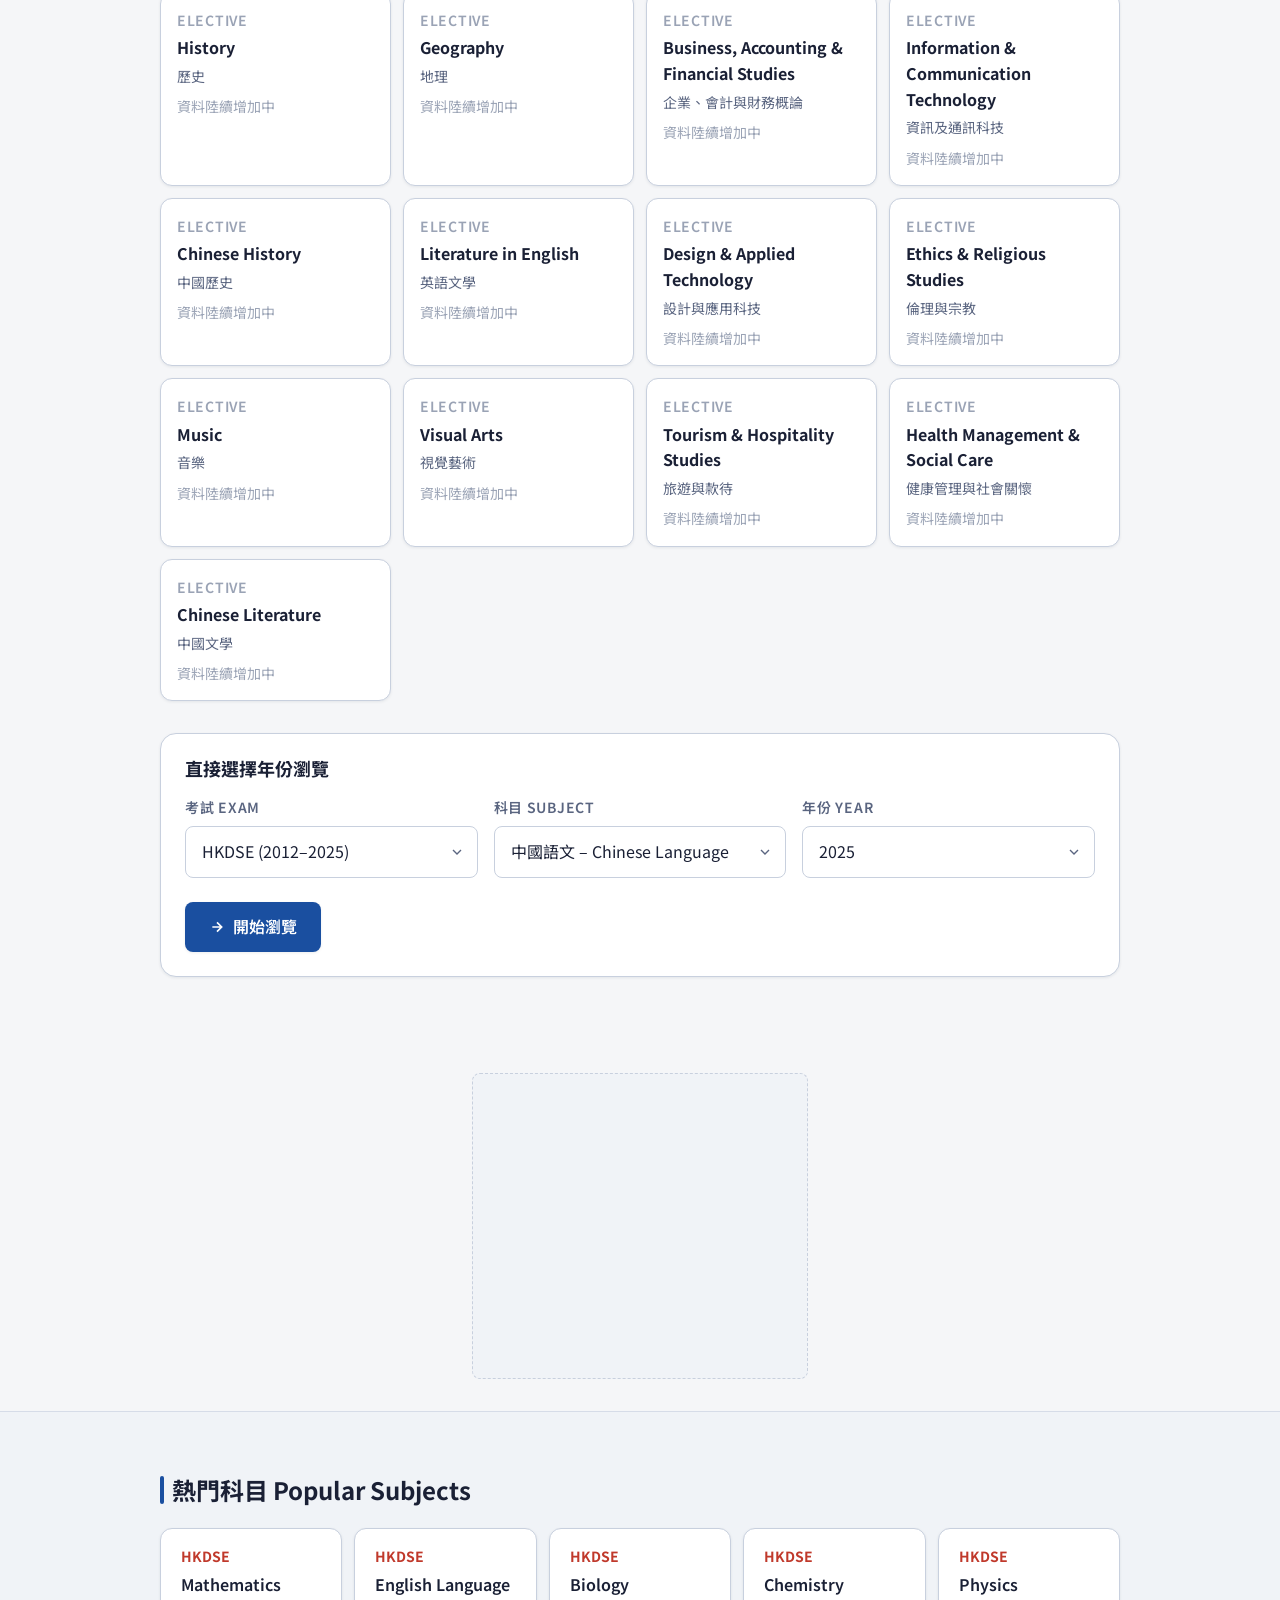
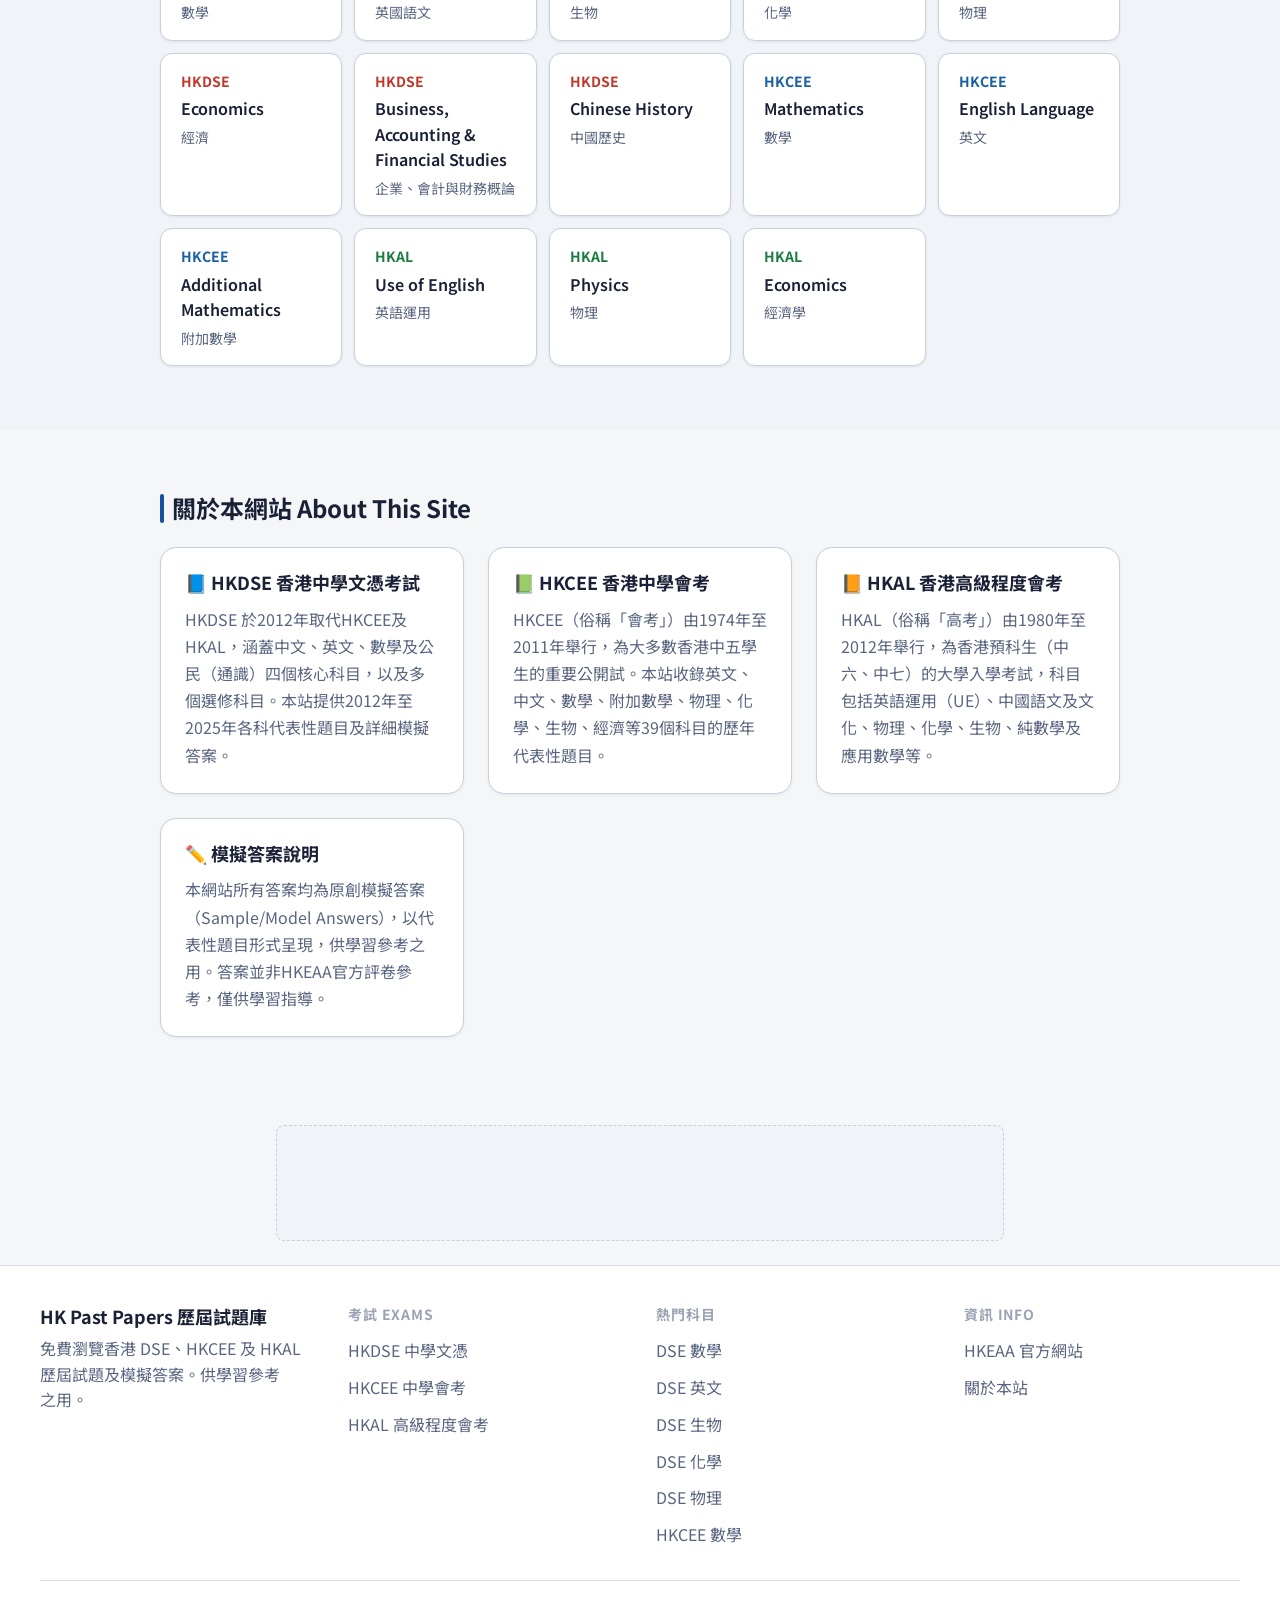
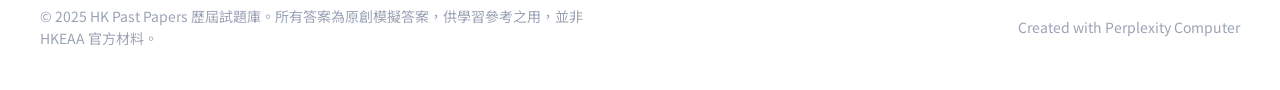
==== commit bdadfaac: "Add files via upload" ====
--- a/index.html
+++ b/index.html
@@ -51,7 +51,7 @@
 <link rel="stylesheet" href="./style.css">
 
 <!-- Google AdSense — replace with your actual publisher ID -->
-<!-- <script async src="https://pagead2.googlesyndication.com/pagead/js/adsbygoogle.js?client=ca-pub-XXXXXXXXXXXXXXXX" crossorigin="anonymous"></script> -->
+<script async src="https://pagead2.googlesyndication.com/pagead/js/adsbygoogle.js?client=ca-pub-5270399758709907" crossorigin="anonymous"></script>
 </head>
 <body>
 
@@ -88,8 +88,8 @@
   <div class="container" style="padding-block:var(--space-2);">
     <div class="ad-banner ad-banner--wide" style="max-width:728px;margin-inline:auto;" aria-label="廣告">
       <!-- Google AdSense: Leaderboard 728x90 -->
-      <!-- <ins class="adsbygoogle" style="display:inline-block;width:728px;height:90px" data-ad-client="ca-pub-XXXXXXXXXXXXXXXX" data-ad-slot="XXXXXXXXXX"></ins> -->
-      <span>廣告位置 · Advertisement (728×90)</span>
+      <ins class="adsbygoogle" style="display:inline-block;width:728px;height:90px" data-ad-client="ca-pub-5270399758709907" data-ad-slot="4778893073"></ins>
+          <script>(adsbygoogle = window.adsbygoogle || []).push({});</script>
     </div>
   </div>
 </div>
@@ -185,8 +185,8 @@
   <div class="container--narrow" style="margin-block:var(--space-4)">
     <div class="ad-banner ad-banner--in-content" style="max-width:336px;margin-inline:auto;" aria-label="廣告">
       <!-- Google AdSense: Rectangle 336x280 — high CTR placement -->
-      <!-- <ins class="adsbygoogle" style="display:block;width:336px;height:280px" data-ad-client="ca-pub-XXXXXXXXXXXXXXXX" data-ad-slot="XXXXXXXXXX"></ins> -->
-      <span>廣告位置 · Advertisement (336×280)</span>
+      <ins class="adsbygoogle" style="display:block;width:336px;height:280px" data-ad-client="ca-pub-5270399758709907" data-ad-slot="4778893073"></ins>
+          <script>(adsbygoogle = window.adsbygoogle || []).push({});</script>
     </div>
   </div>
 
@@ -227,8 +227,8 @@
   <div class="container--narrow" style="padding-block:var(--space-6)">
     <div class="ad-banner ad-banner--wide" style="max-width:728px;margin-inline:auto;" aria-label="廣告">
       <!-- Google AdSense: Leaderboard 728x90 -->
-      <!-- <ins class="adsbygoogle" style="display:inline-block;width:728px;height:90px" data-ad-client="ca-pub-XXXXXXXXXXXXXXXX" data-ad-slot="XXXXXXXXXX"></ins> -->
-      <span>廣告位置 · Advertisement (728×90)</span>
+      <ins class="adsbygoogle" style="display:inline-block;width:728px;height:90px" data-ad-client="ca-pub-5270399758709907" data-ad-slot="4778893073"></ins>
+          <script>(adsbygoogle = window.adsbygoogle || []).push({});</script>
     </div>
   </div>
 
